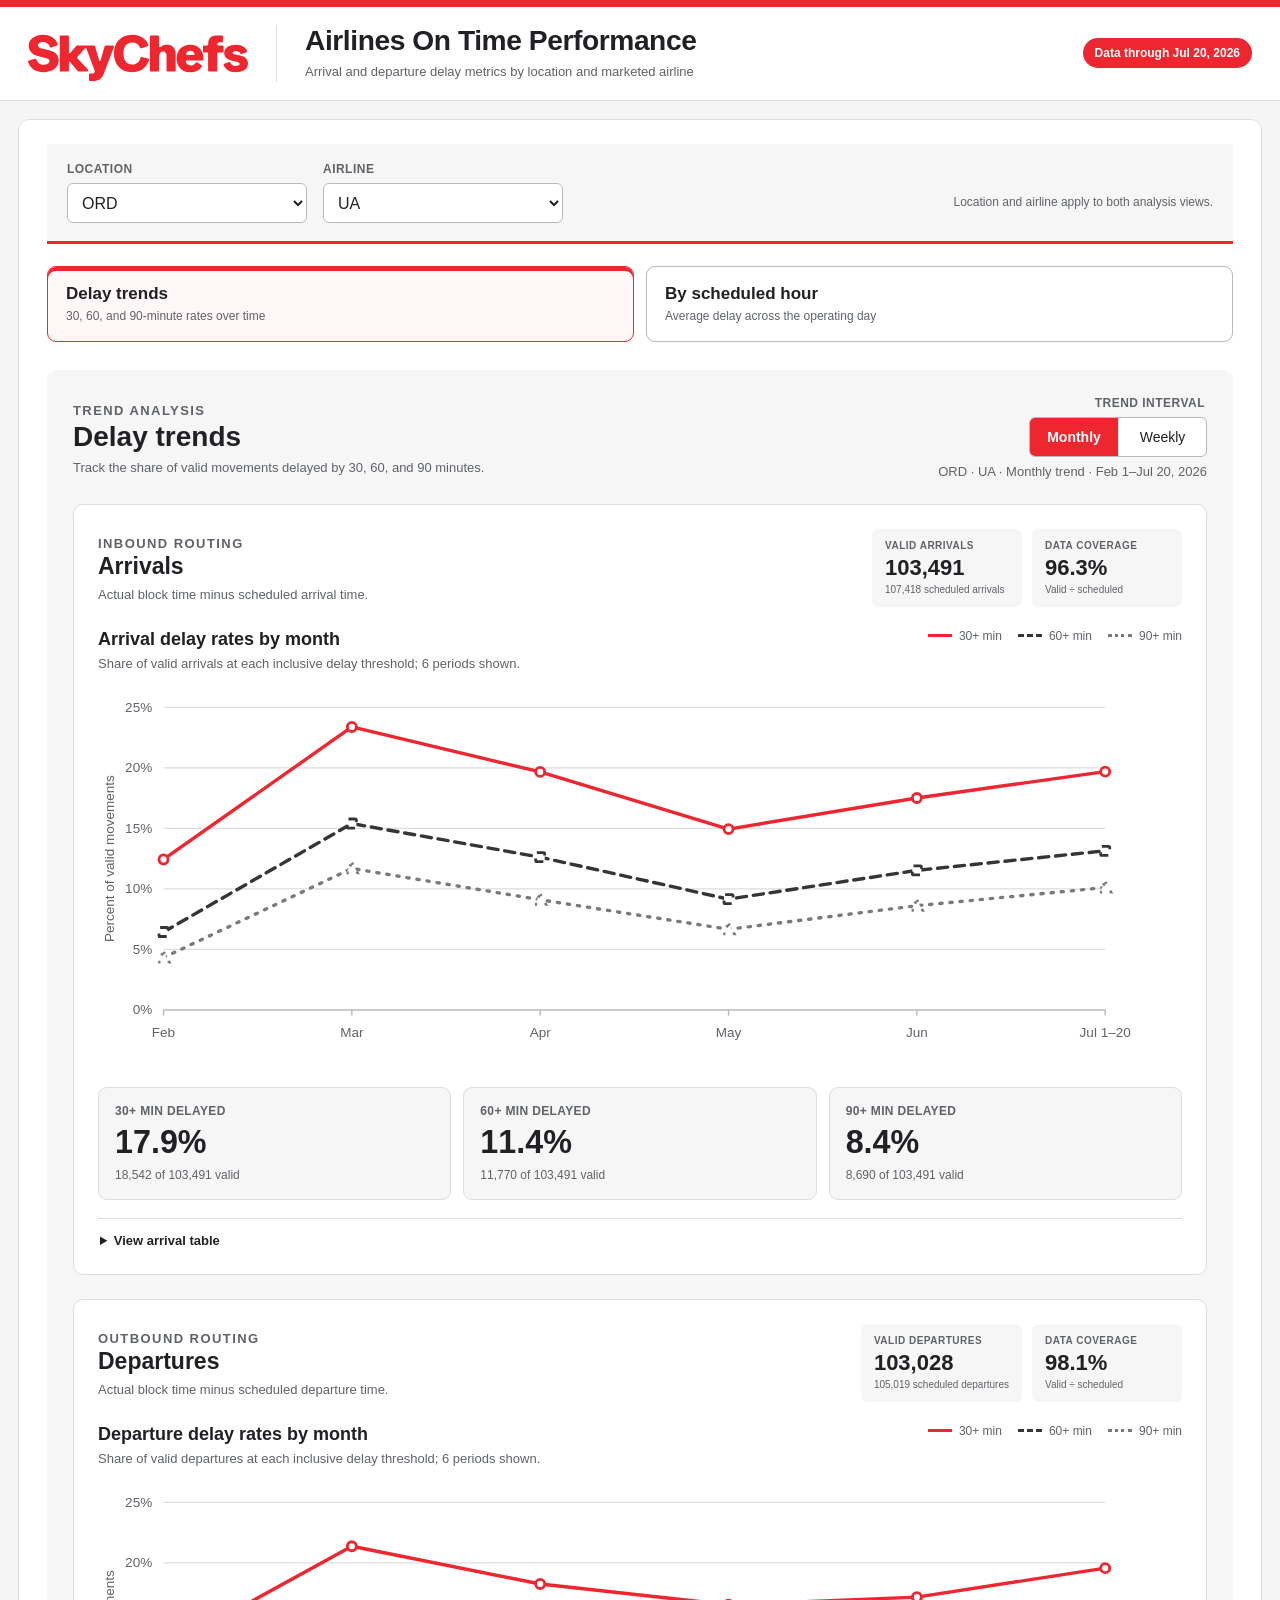
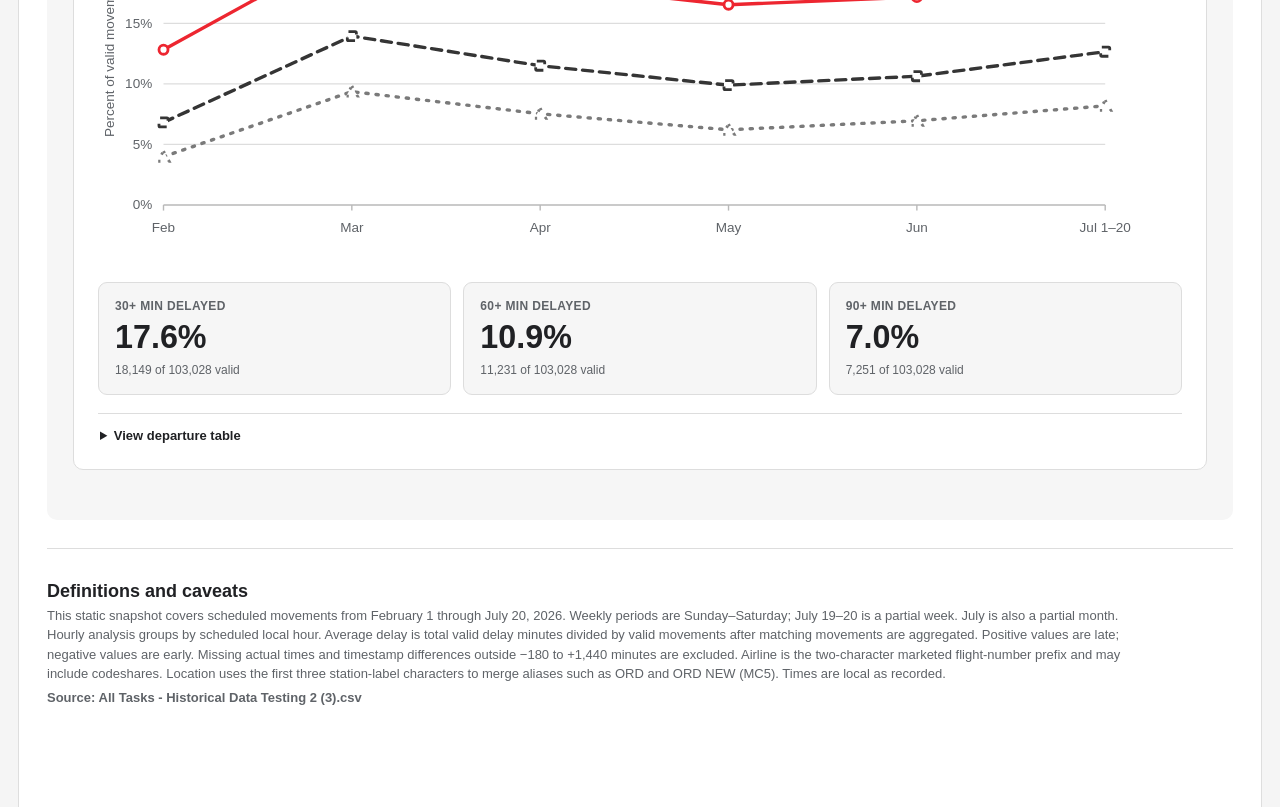
==== index.html @ f11bb7e7 "Show average hourly delay" ====
<!doctype html>
<html lang="en">
<head>
  <meta charset="utf-8">
  <meta name="viewport" content="width=device-width, initial-scale=1">
  <meta name="description" content="SkyChefs Airlines On Time Performance dashboard with location and airline filters.">
  <meta name="theme-color" content="#ed2630">
  <title>SkyChefs Airlines On Time Performance</title>
  <style>
    :root {
      --skychefs-pride-red: #ed2630;
      --skychefs-clarity-white: #ffffff;
      --ink: #202124;
      --muted-ink: #5f6368;
      --line: #dedede;
      --page: #f5f5f5;
    }

    * { box-sizing: border-box; }

    html, body { margin: 0; }

    body {
      background: var(--page);
      color: var(--ink);
      font-family: Arial, Helvetica, sans-serif;
    }

    .brand-accent {
      background: var(--skychefs-pride-red);
      height: 7px;
    }

    .site-header {
      background: var(--skychefs-clarity-white);
      border-bottom: 1px solid var(--line);
    }

    .header-inner {
      align-items: center;
      display: flex;
      gap: 28px;
      justify-content: space-between;
      margin: 0 auto;
      max-width: 1500px;
      padding: 18px 28px;
    }

    .brand-logo {
      display: block;
      flex: 0 0 auto;
      height: auto;
      width: min(220px, 34vw);
    }

    .page-heading {
      border-left: 1px solid var(--line);
      margin-right: auto;
      padding-left: 28px;
    }

    h1 {
      font-size: clamp(19px, 2.2vw, 29px);
      font-weight: 600;
      letter-spacing: -0.015em;
      line-height: 1.15;
      margin: 0;
    }

    .subtitle {
      color: var(--muted-ink);
      font-size: 13px;
      line-height: 1.4;
      margin: 6px 0 0;
    }

    .snapshot-badge {
      background: var(--skychefs-pride-red);
      border-radius: 999px;
      color: var(--skychefs-clarity-white);
      flex: 0 0 auto;
      font-size: 12px;
      font-weight: 600;
      padding: 8px 12px;
      white-space: nowrap;
    }

    main {
      margin: 0 auto;
      max-width: 1540px;
      padding: 18px;
    }

    .dashboard-frame {
      background: var(--skychefs-clarity-white);
      border: 1px solid var(--line);
      border-radius: 12px;
      display: block;
      height: 720px;
      min-height: 720px;
      width: 100%;
    }

    footer {
      background: var(--skychefs-clarity-white);
      border-top: 1px solid var(--line);
      color: var(--muted-ink);
      font-size: 12px;
      padding: 10px 28px;
      text-align: center;
    }

    .skip-link {
      background: var(--skychefs-pride-red);
      color: var(--skychefs-clarity-white);
      left: 12px;
      padding: 9px 12px;
      position: fixed;
      top: -60px;
      z-index: 10;
    }

    .skip-link:focus { top: 12px; }

    @media (max-width: 720px) {
      .header-inner {
        align-items: flex-start;
        flex-wrap: wrap;
        gap: 14px;
        padding: 15px 18px;
      }

      .brand-logo { width: 170px; }

      .page-heading {
        border-left: 0;
        border-top: 1px solid var(--line);
        order: 3;
        padding-left: 0;
        padding-top: 14px;
        width: 100%;
      }

      main { padding: 10px; }

      .dashboard-frame {
        border-radius: 8px;
        min-height: 760px;
      }
    }
  </style>
</head>
<body>
  <a class="skip-link" href="#dashboard">Skip to dashboard</a>
  <header class="site-header">
    <div class="brand-accent" aria-hidden="true"></div>
    <div class="header-inner">
      <img class="brand-logo" src="assets/SkyChefs-logo-approved.svg" alt="SkyChefs">
      <div class="page-heading">
        <h1>Airlines On Time Performance</h1>
        <p class="subtitle">Arrival and departure delay metrics by location and marketed airline</p>
      </div>
      <div class="snapshot-badge">Data through Jul 20, 2026</div>
    </div>
  </header>

  <main id="dashboard">
    <iframe
      class="dashboard-frame"
      src="dashboard.html?v=5"
      title="SkyChefs Airlines On Time Performance dashboard"
      loading="eager">
    </iframe>
  </main>

  <footer>
    SkyChefs operational performance snapshot · Airline reflects the marketed flight-number prefix and may include codeshares
  </footer>
  <script>
    (() => {
      const frame = document.querySelector(".dashboard-frame");
      window.addEventListener("message", (event) => {
        const sameOrigin = location.protocol === "file:" || event.origin === location.origin;
        if (!sameOrigin || event.data?.type !== "skychefs-dashboard-height") return;
        const height = Number(event.data.height);
        if (Number.isFinite(height) && height >= 720 && height <= 12000) {
          frame.style.height = `${Math.ceil(height)}px`;
        }
      });
    })();
  </script>
</body>
</html>
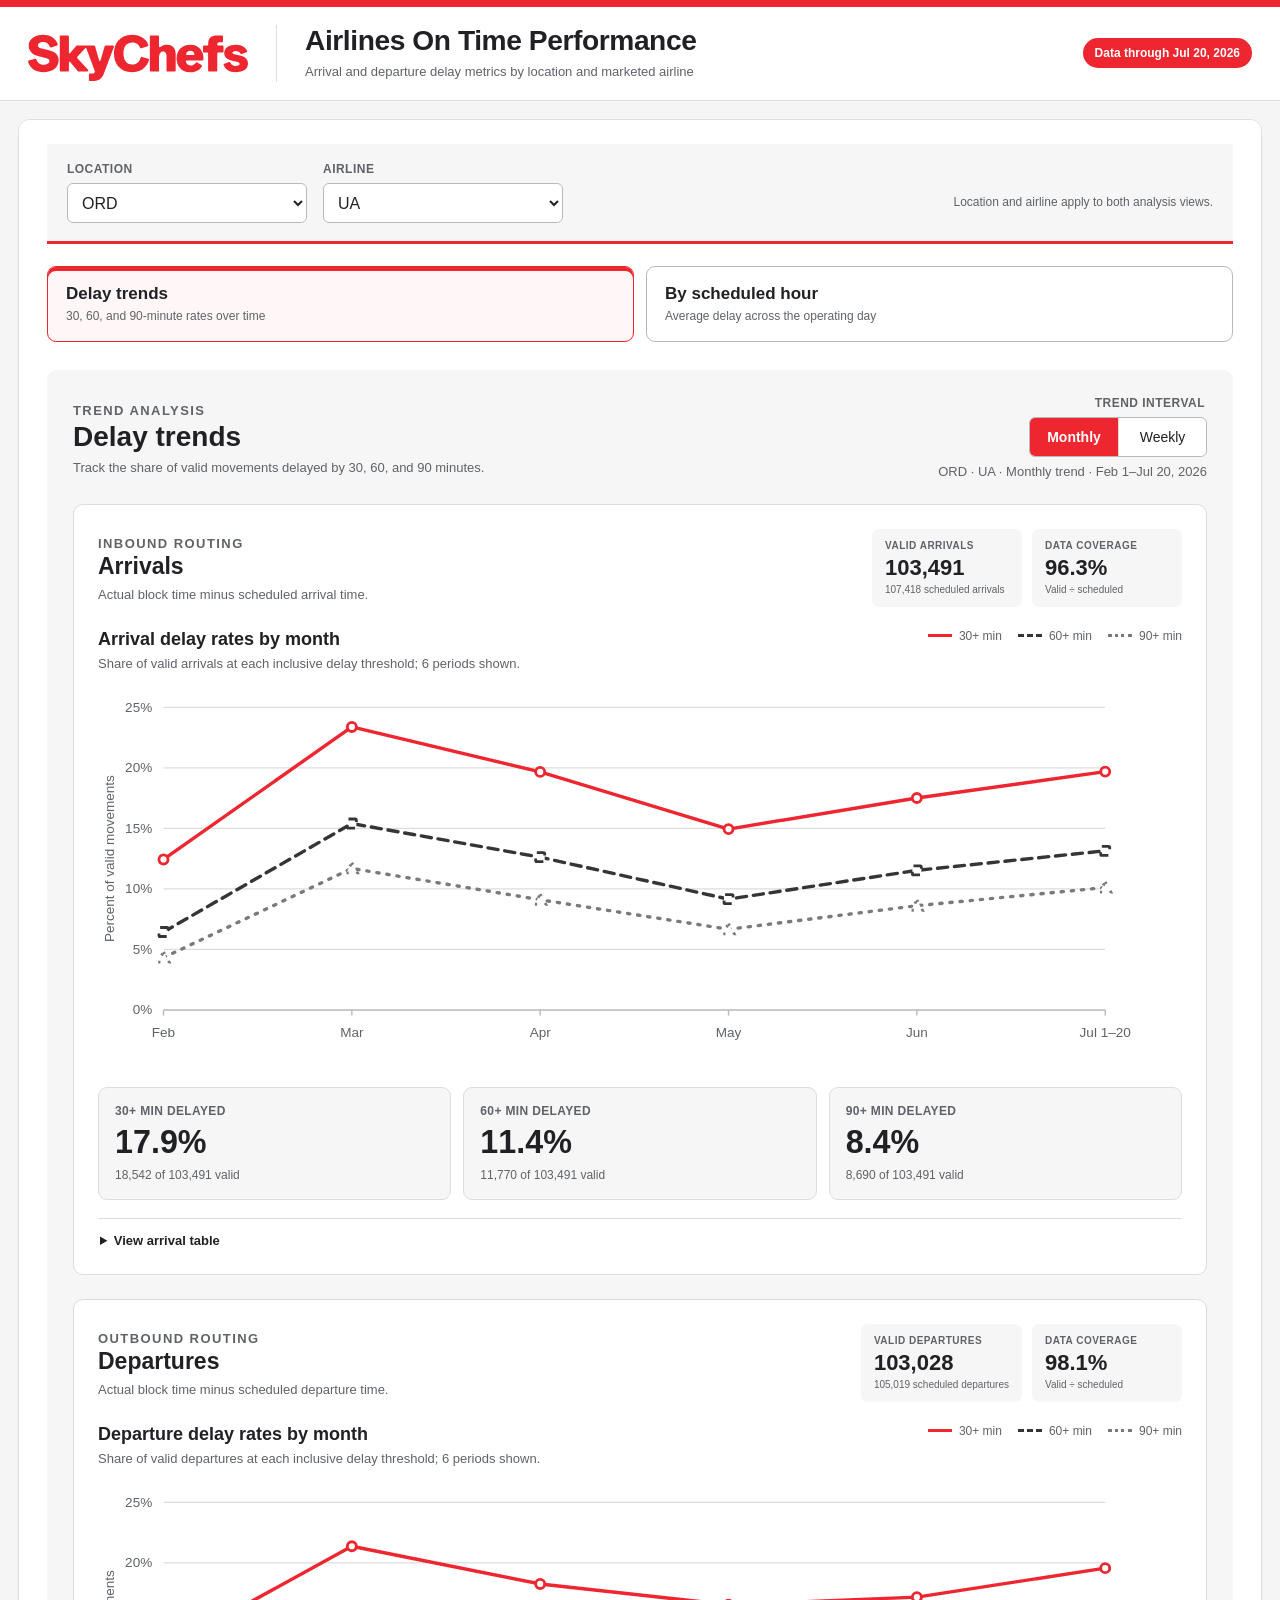
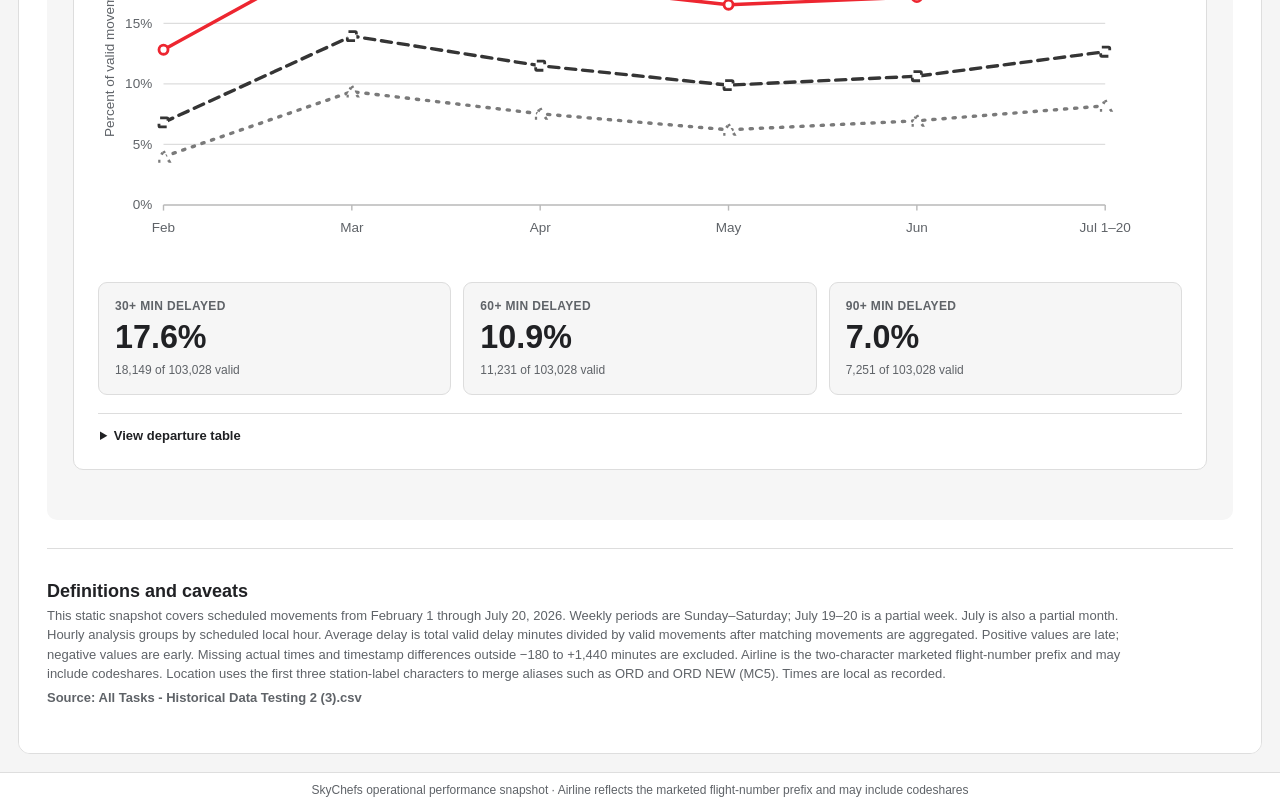
==== commit cad8ec47: "Add weekly hourly view" ====
--- a/index.html
+++ b/index.html
@@ -167,7 +167,7 @@
   <main id="dashboard">
     <iframe
       class="dashboard-frame"
-      src="dashboard.html?v=5"
+      src="dashboard.html?v=6"
       title="SkyChefs Airlines On Time Performance dashboard"
       loading="eager">
     </iframe>
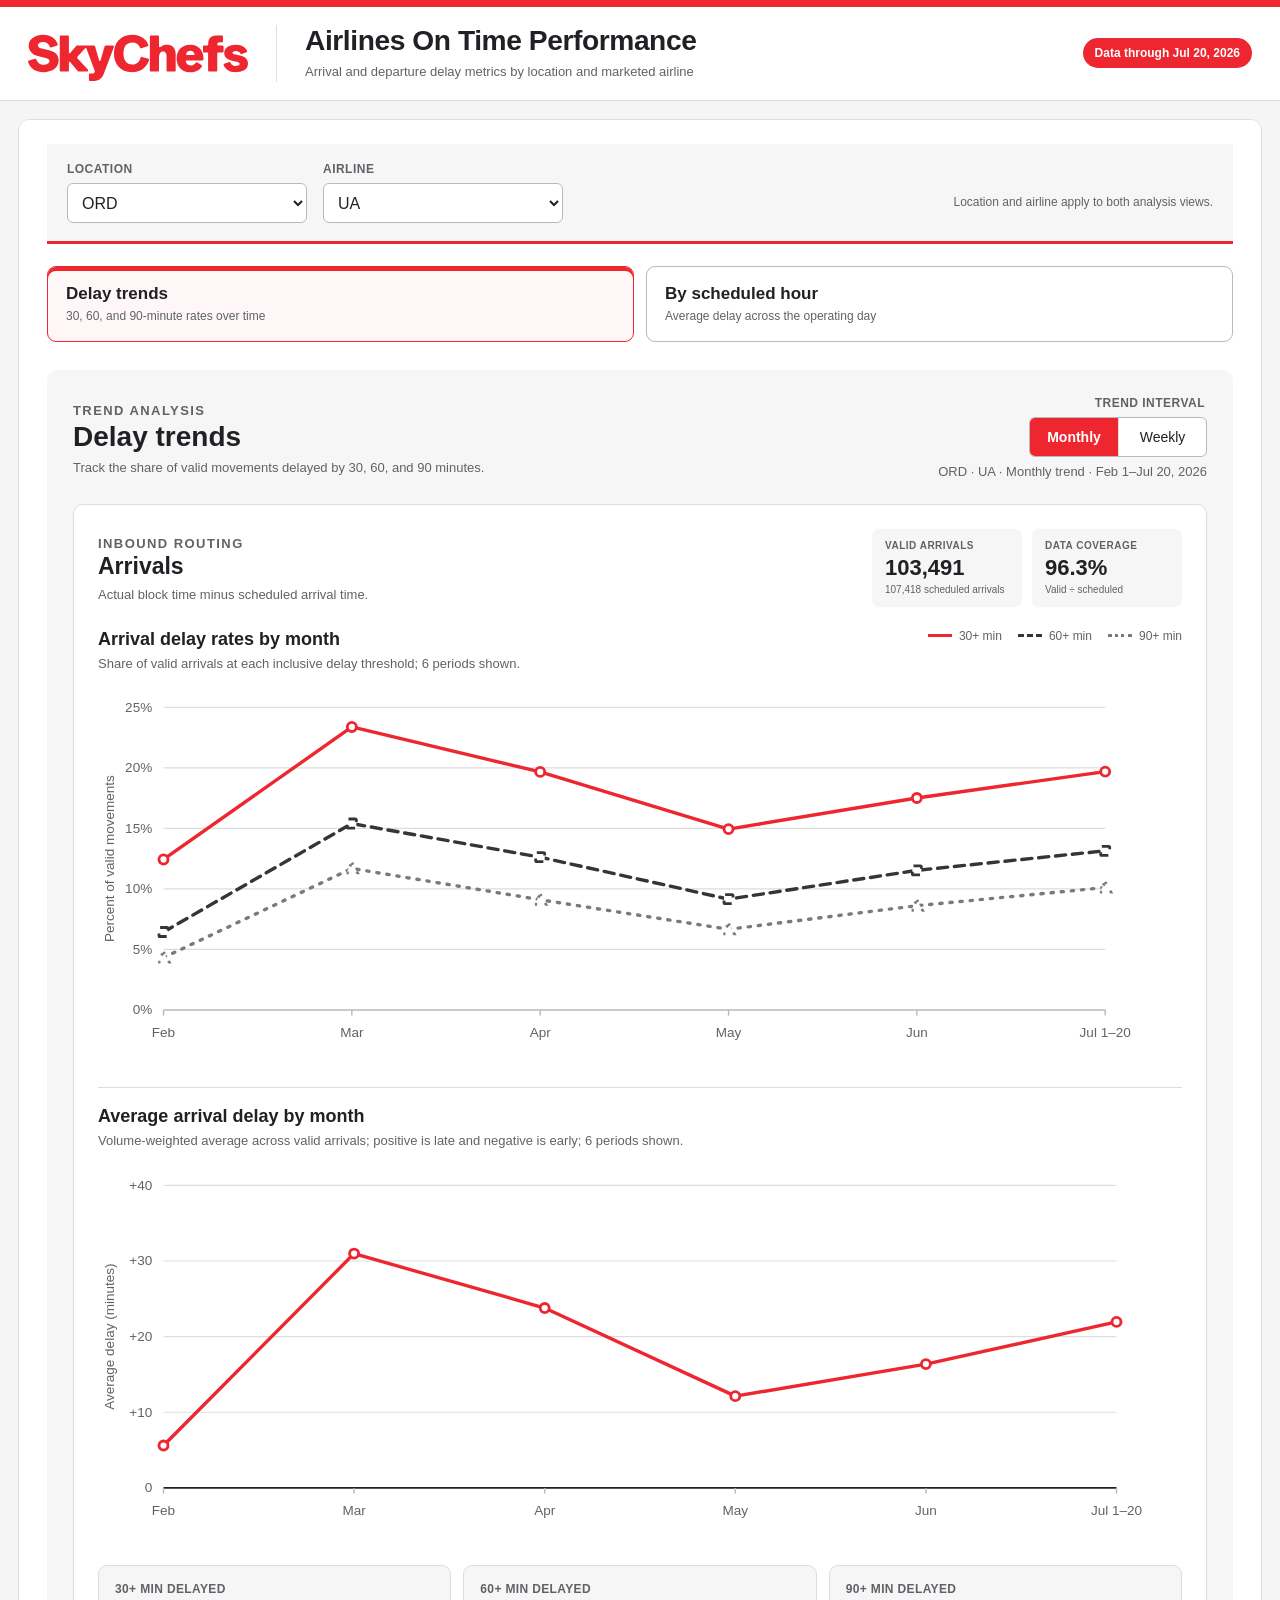
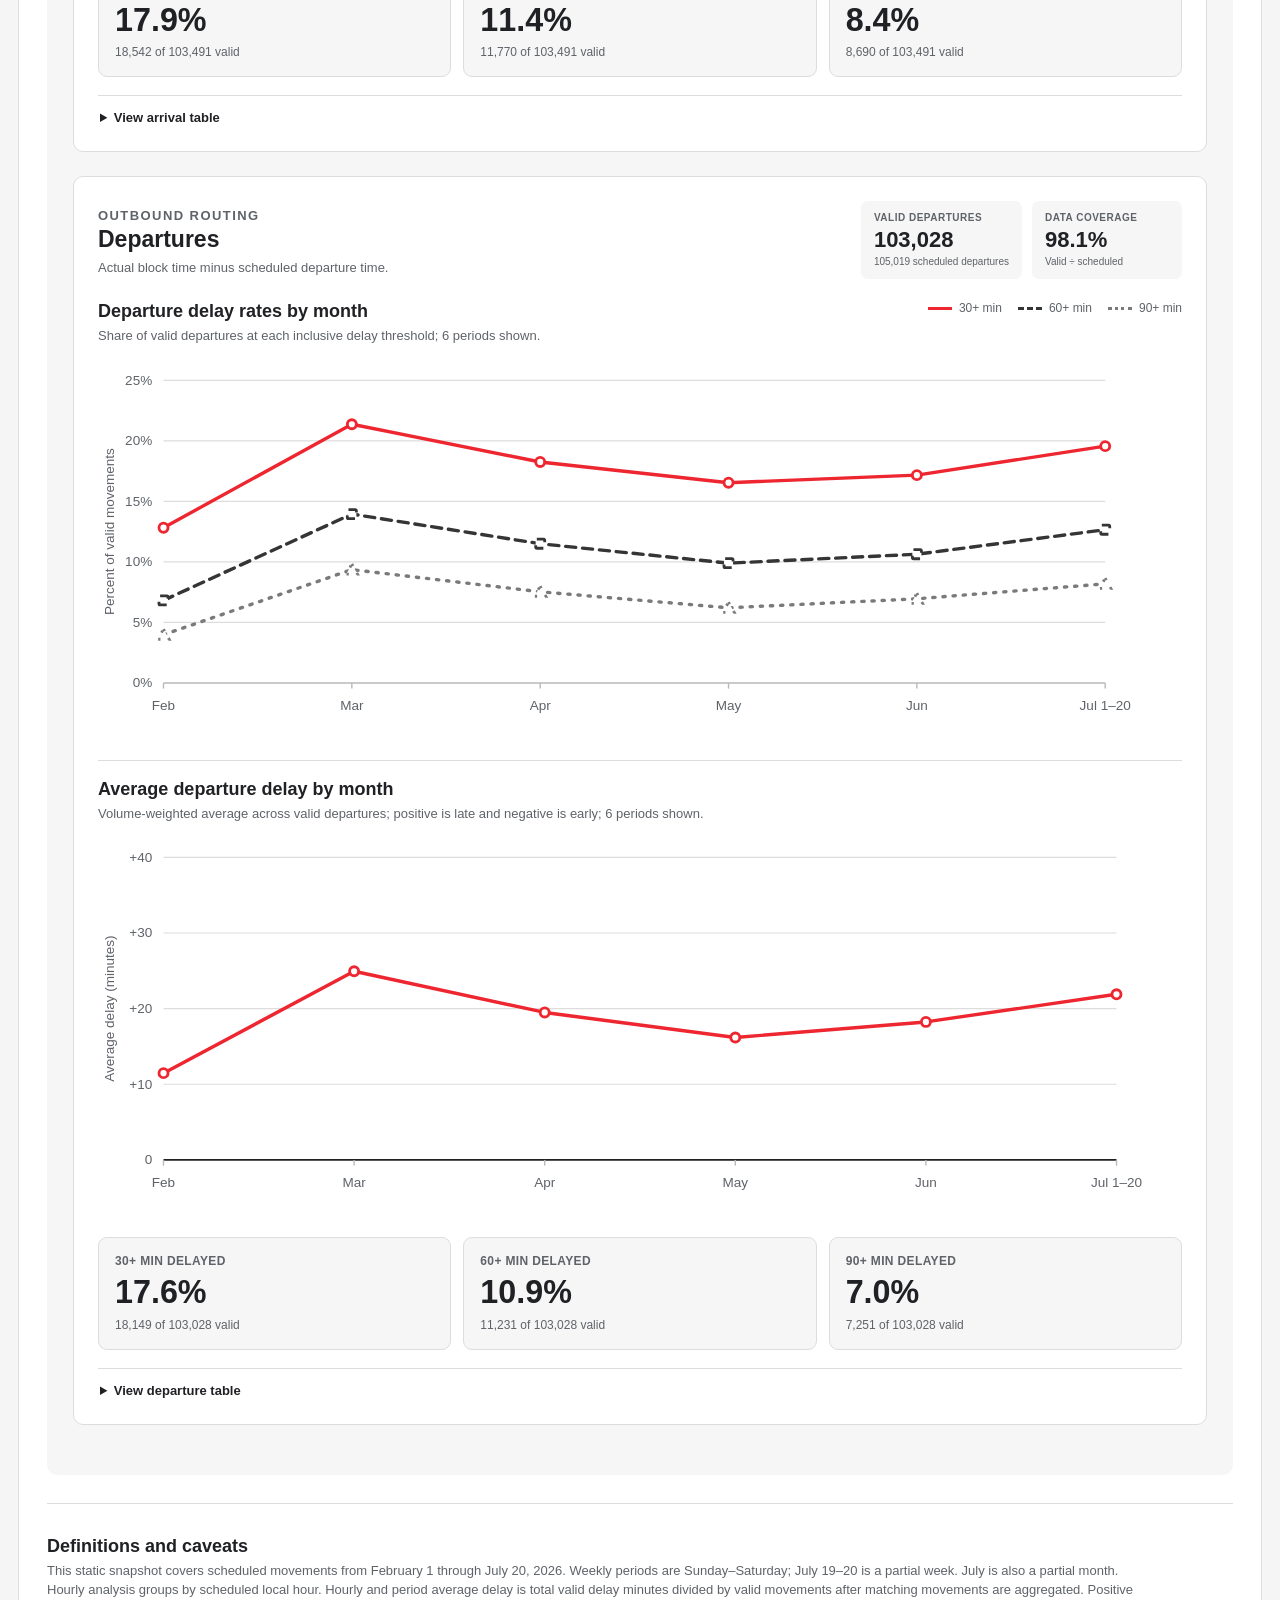
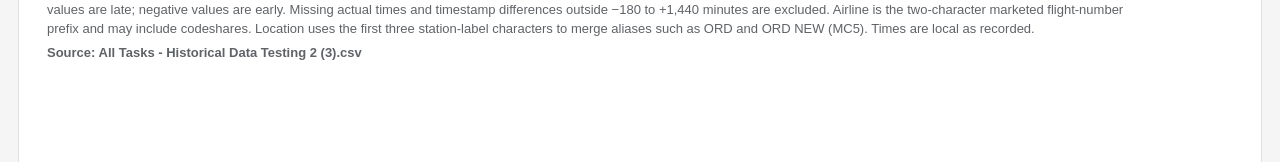
==== commit fb006978: "Add average delay trend charts" ====
--- a/index.html
+++ b/index.html
@@ -167,7 +167,7 @@
   <main id="dashboard">
     <iframe
       class="dashboard-frame"
-      src="dashboard.html?v=6"
+      src="dashboard.html?v=7"
       title="SkyChefs Airlines On Time Performance dashboard"
       loading="eager">
     </iframe>
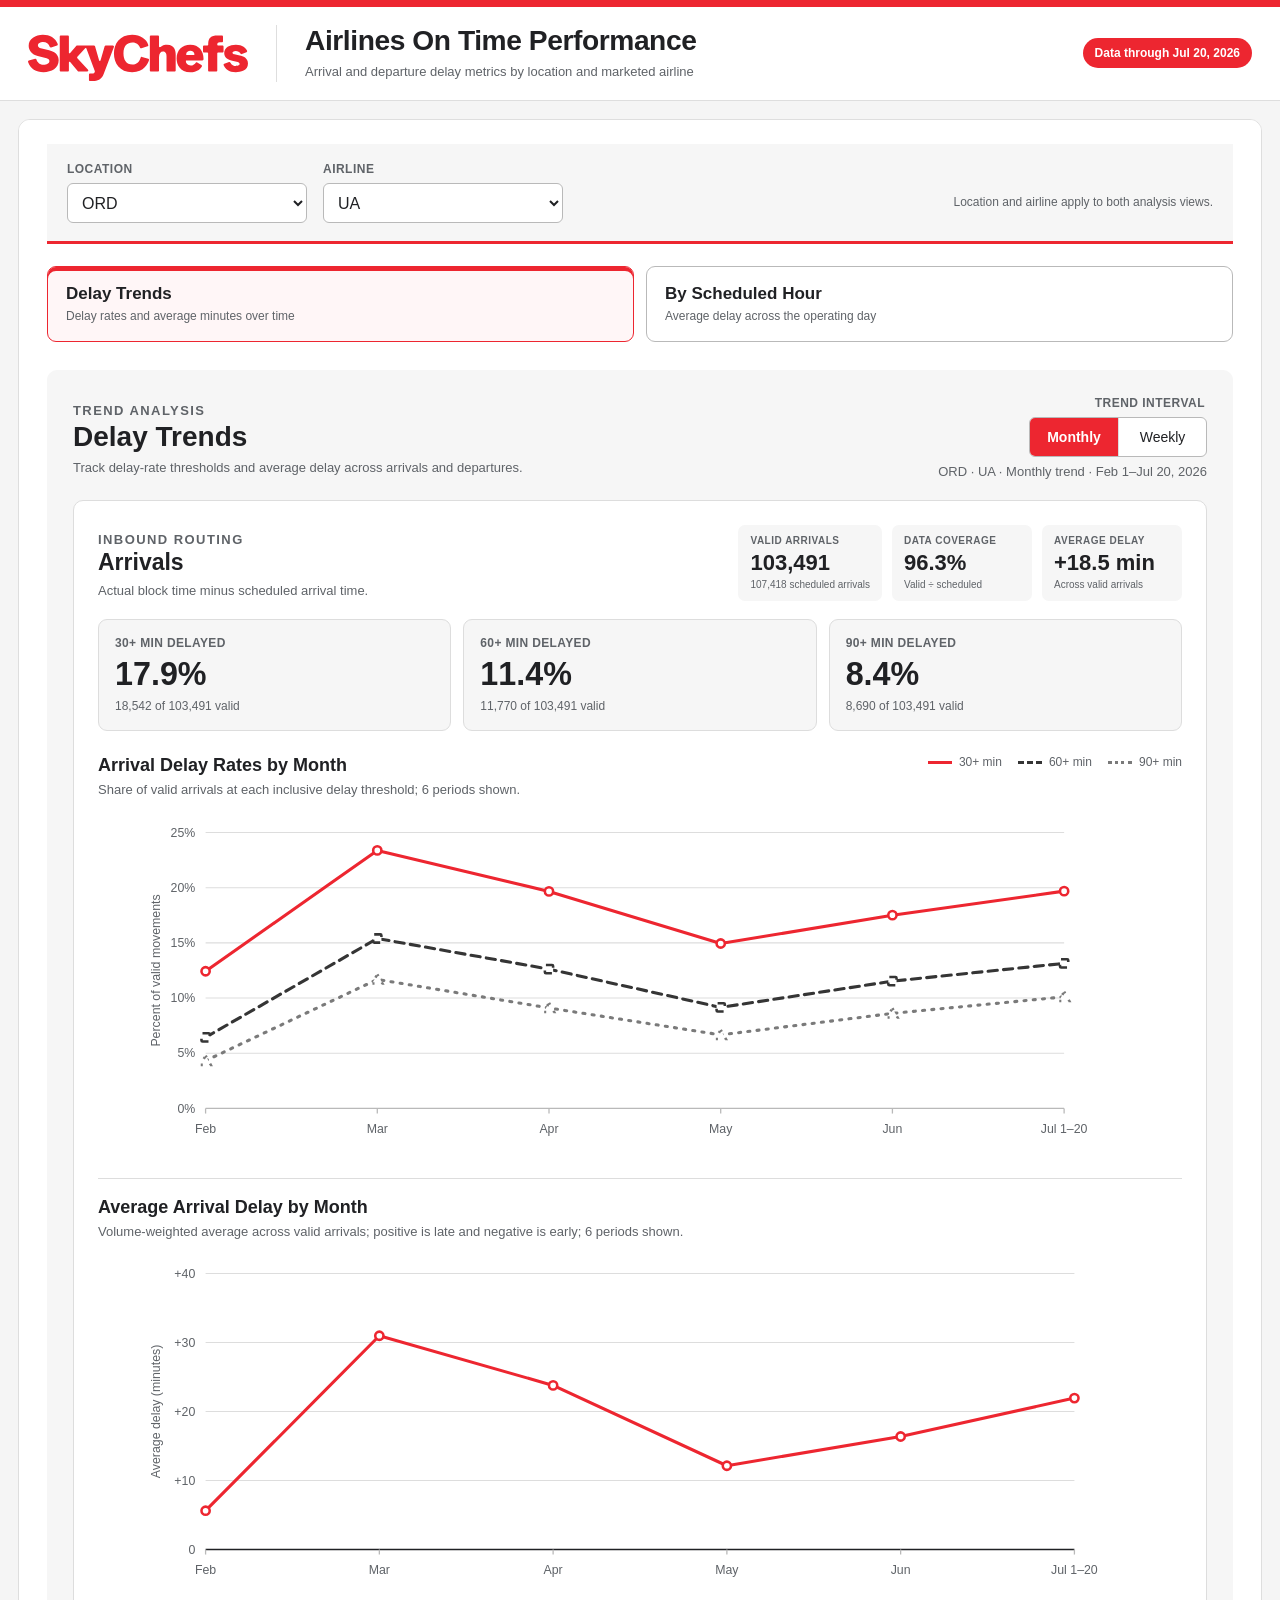
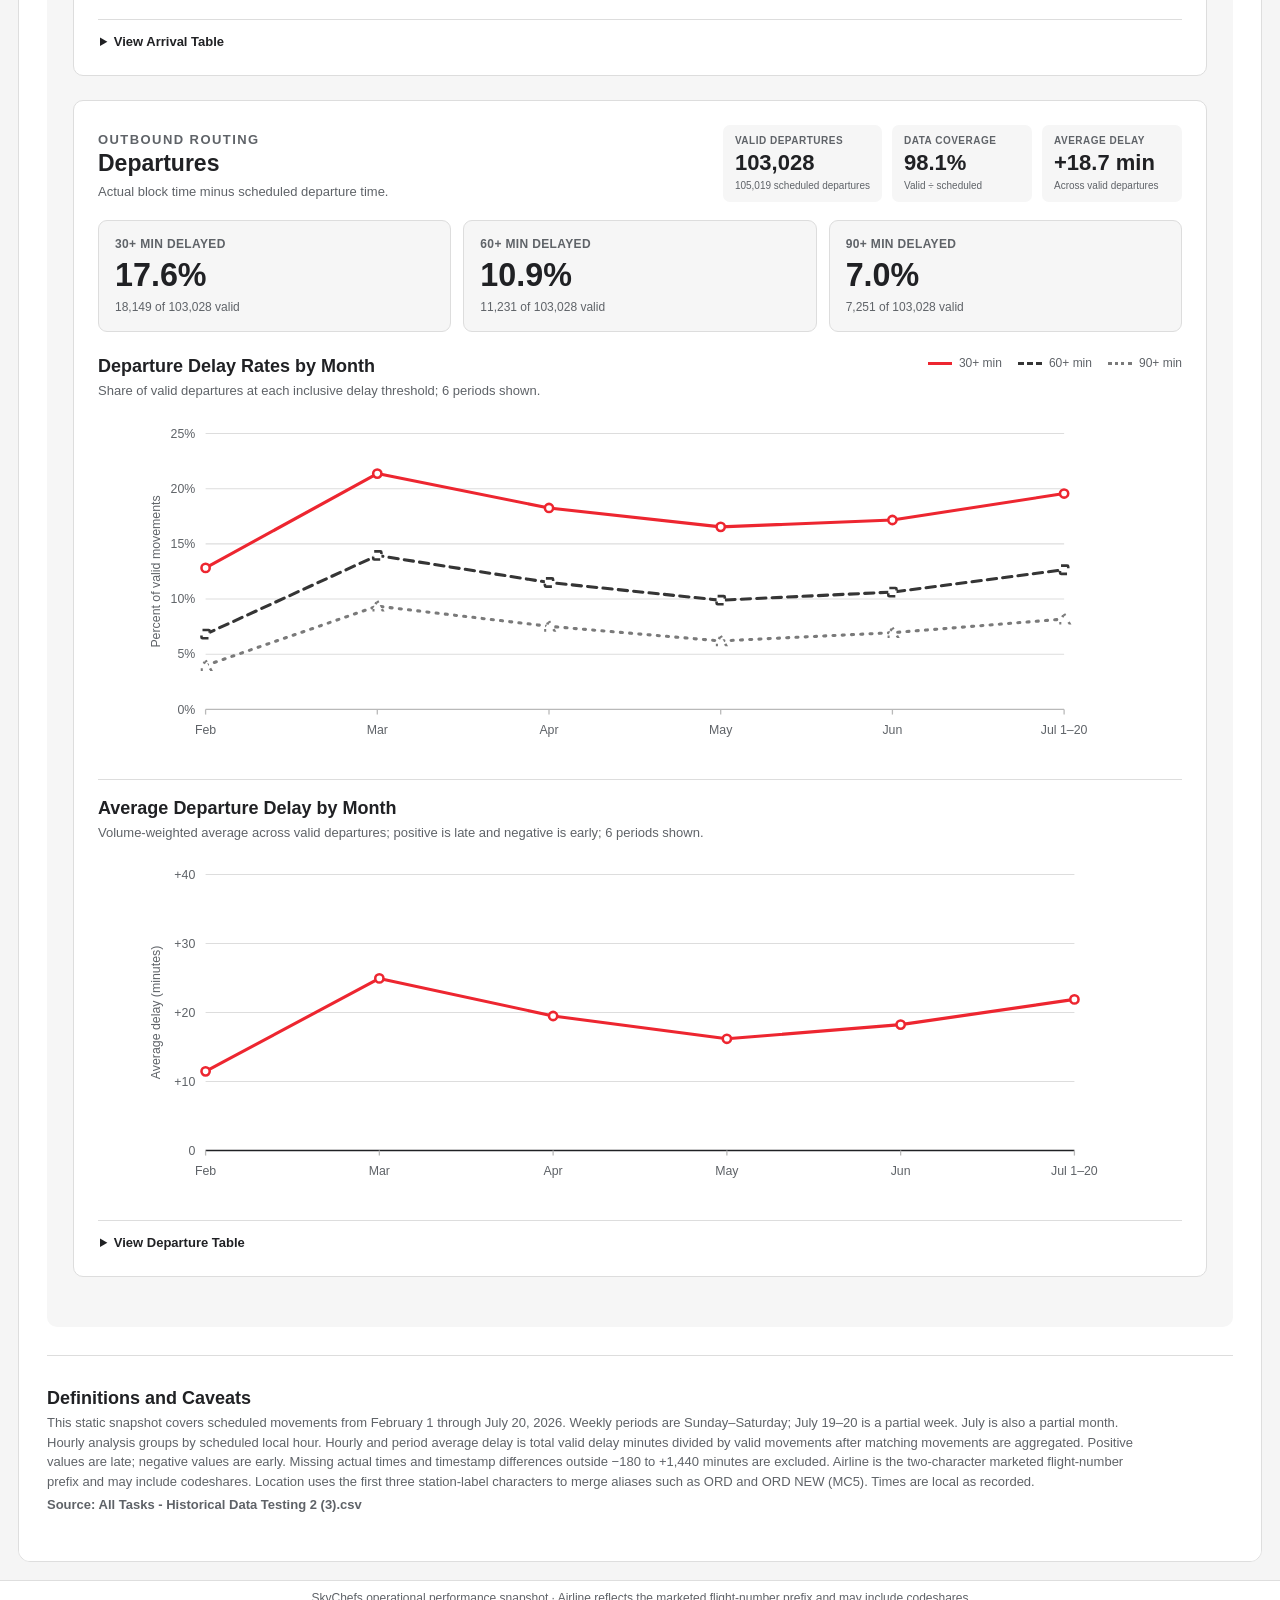
==== commit 4cfe771b: "Polish dashboard for SLT review" ====
--- a/index.html
+++ b/index.html
@@ -167,7 +167,7 @@
   <main id="dashboard">
     <iframe
       class="dashboard-frame"
-      src="dashboard.html?v=7"
+      src="dashboard.html?v=8"
       title="SkyChefs Airlines On Time Performance dashboard"
       loading="eager">
     </iframe>
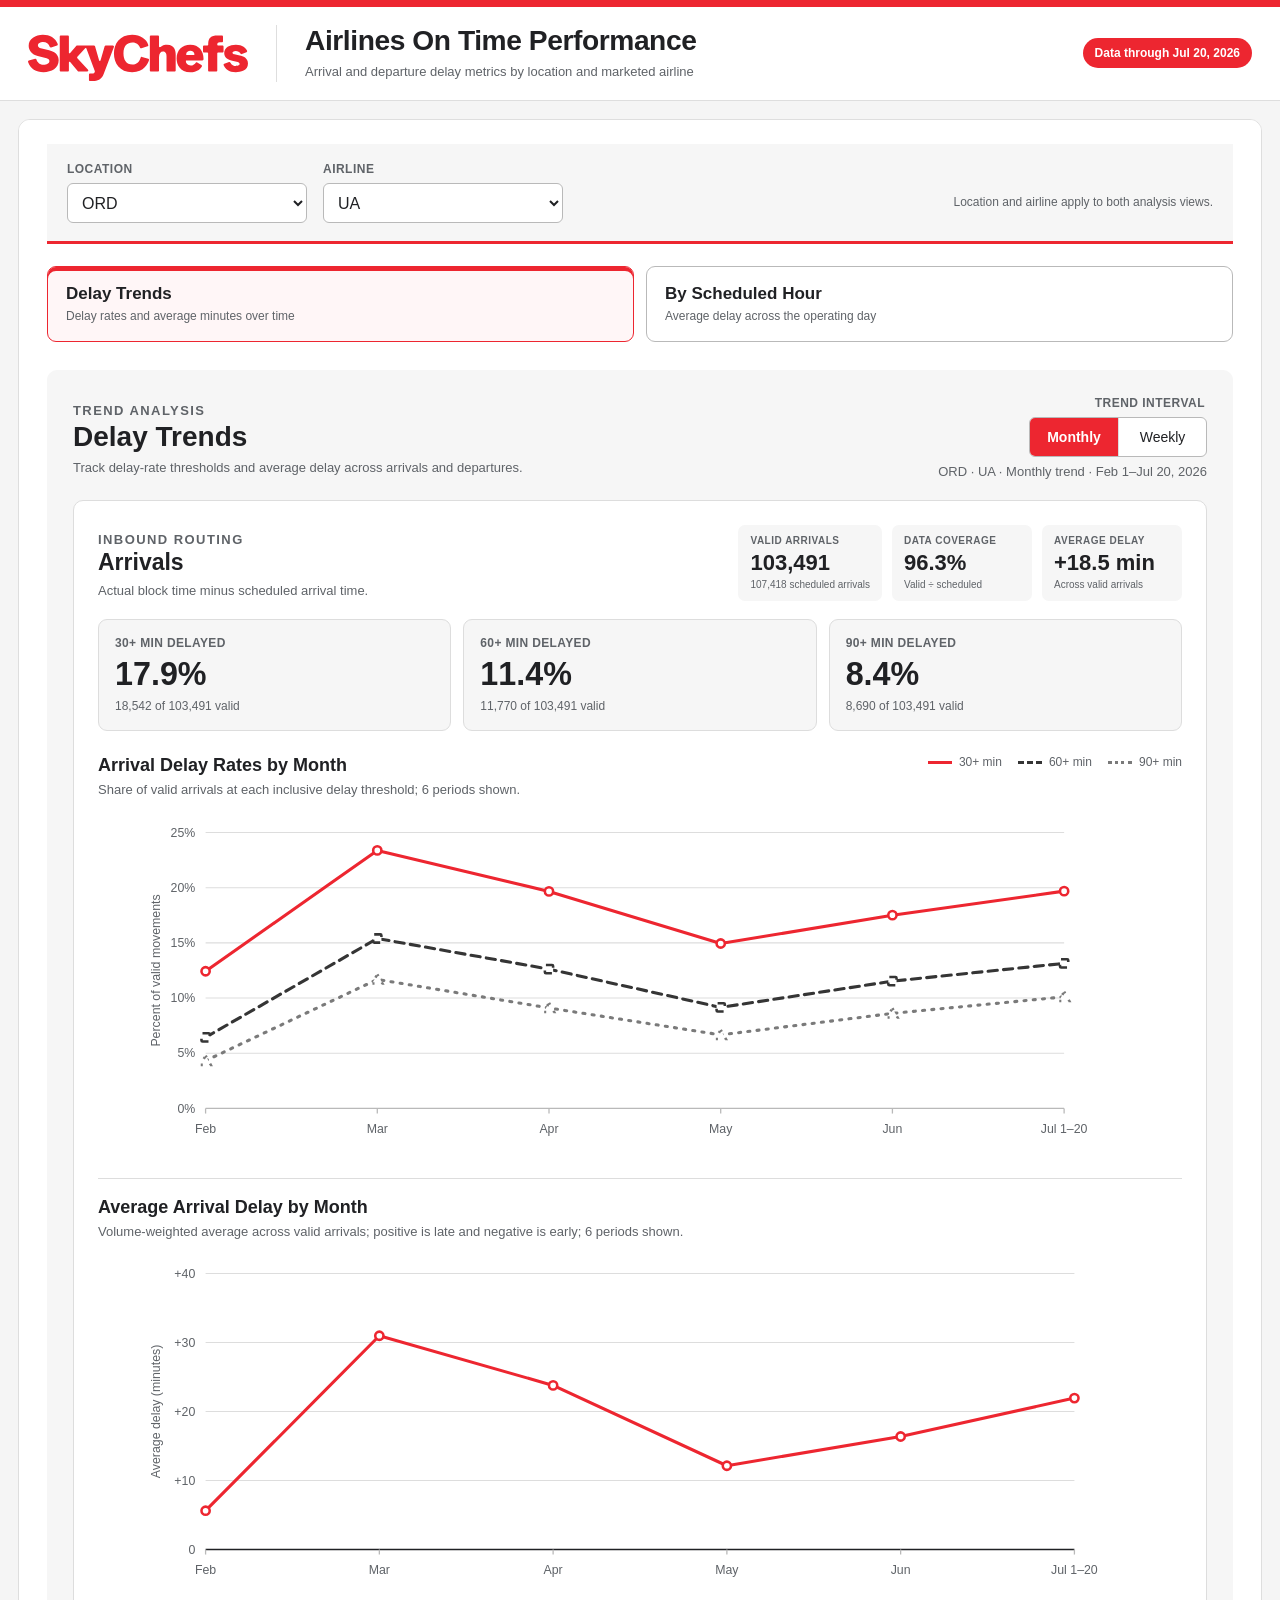
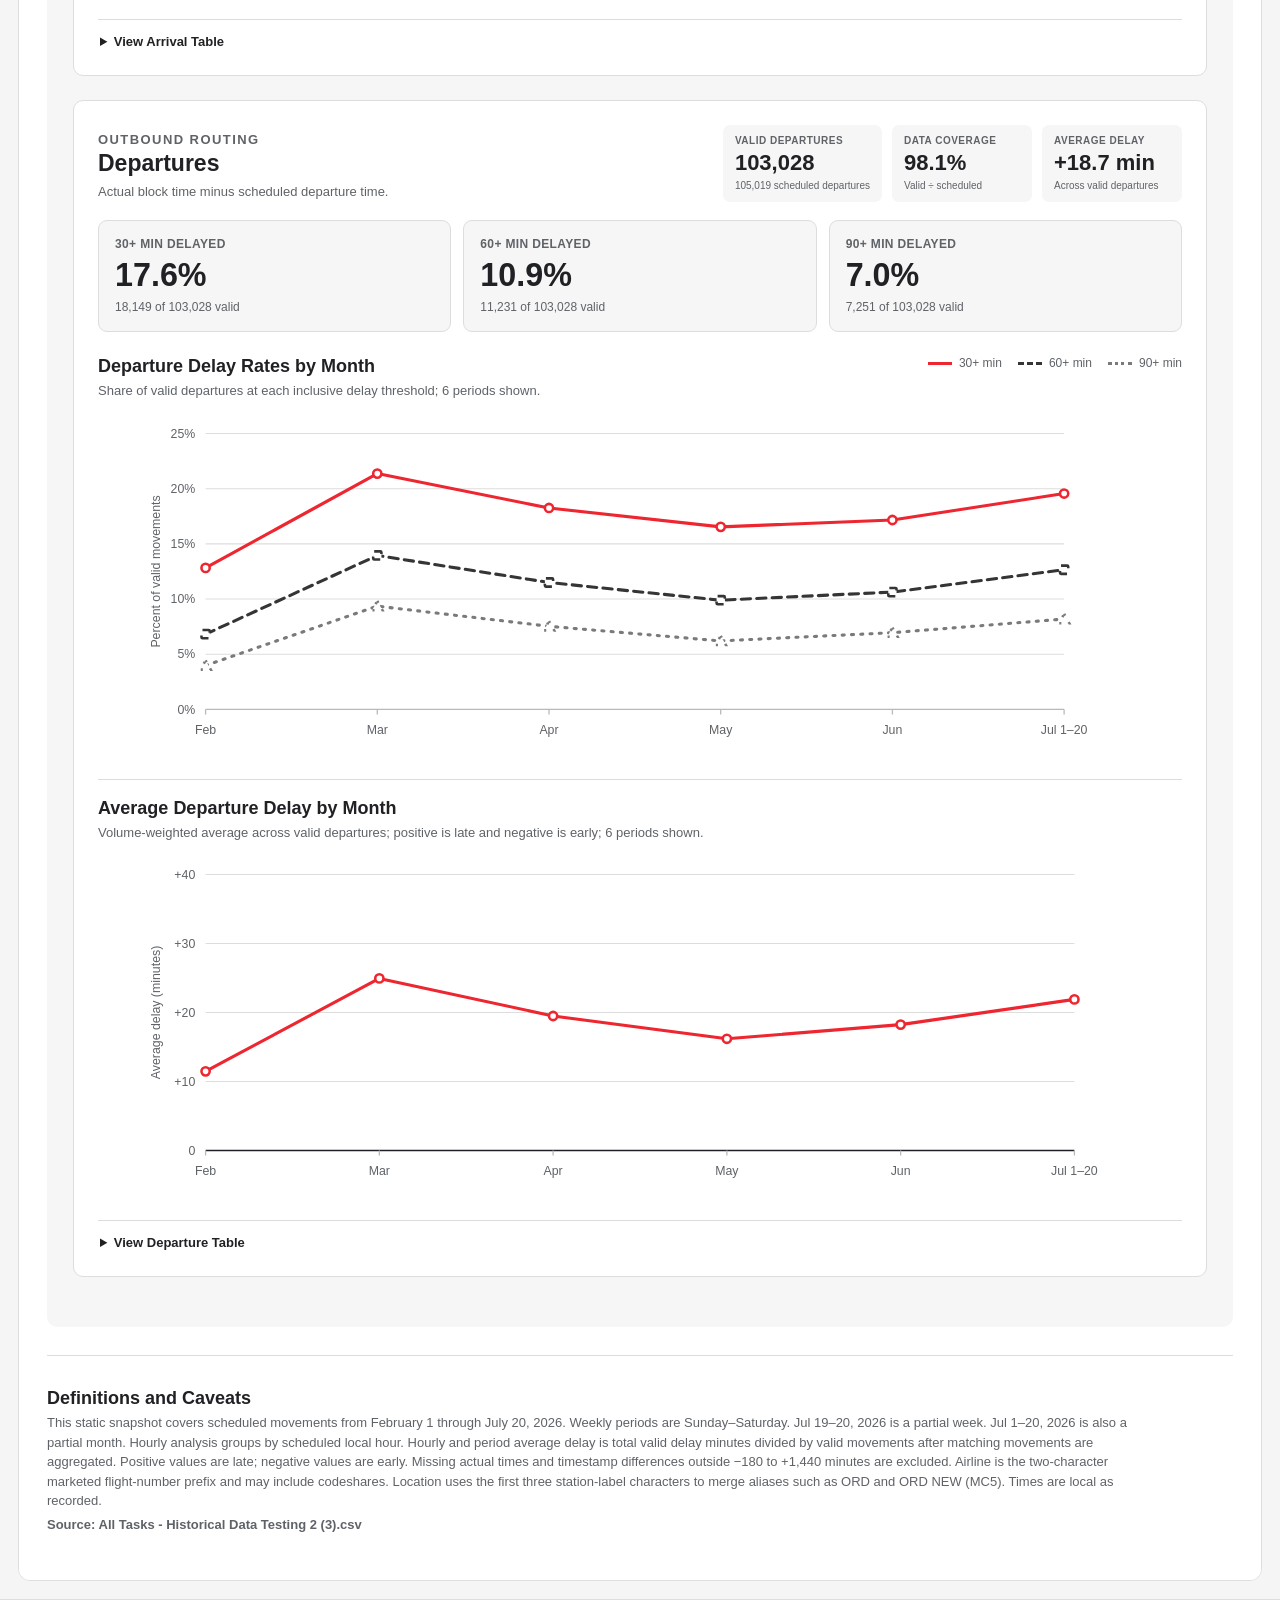
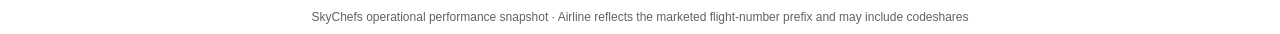
==== commit 6ce77612: "Fix snapshot cache and date metadata" ====
--- a/index.html
+++ b/index.html
@@ -160,14 +160,14 @@
         <h1>Airlines On Time Performance</h1>
         <p class="subtitle">Arrival and departure delay metrics by location and marketed airline</p>
       </div>
-      <div class="snapshot-badge">Data through Jul 20, 2026</div>
+      <div class="snapshot-badge" id="snapshot-badge" aria-live="polite">Loading data coverage…</div>
     </div>
   </header>
 
   <main id="dashboard">
     <iframe
       class="dashboard-frame"
-      src="dashboard.html?v=8"
+      src="dashboard.html?v=9"
       title="SkyChefs Airlines On Time Performance dashboard"
       loading="eager">
     </iframe>
@@ -179,9 +179,27 @@
   <script>
     (() => {
       const frame = document.querySelector(".dashboard-frame");
+      const snapshotBadge = document.getElementById("snapshot-badge");
+      const coverageDateFormat = new Intl.DateTimeFormat("en-US", {
+        month: "short",
+        day: "numeric",
+        year: "numeric",
+      });
+
+      function renderCoverageEnd(isoDate) {
+        if (typeof isoDate !== "string" || !/^\d{4}-\d{2}-\d{2}$/.test(isoDate)) {
+          return;
+        }
+        const date = new Date(`${isoDate}T12:00:00`);
+        if (!Number.isNaN(date.getTime())) {
+          snapshotBadge.textContent = `Data through ${coverageDateFormat.format(date)}`;
+        }
+      }
+
       window.addEventListener("message", (event) => {
         const sameOrigin = location.protocol === "file:" || event.origin === location.origin;
         if (!sameOrigin || event.data?.type !== "skychefs-dashboard-height") return;
+        renderCoverageEnd(event.data.coverageEnd);
         const height = Number(event.data.height);
         if (Number.isFinite(height) && height >= 720 && height <= 12000) {
           frame.style.height = `${Math.ceil(height)}px`;
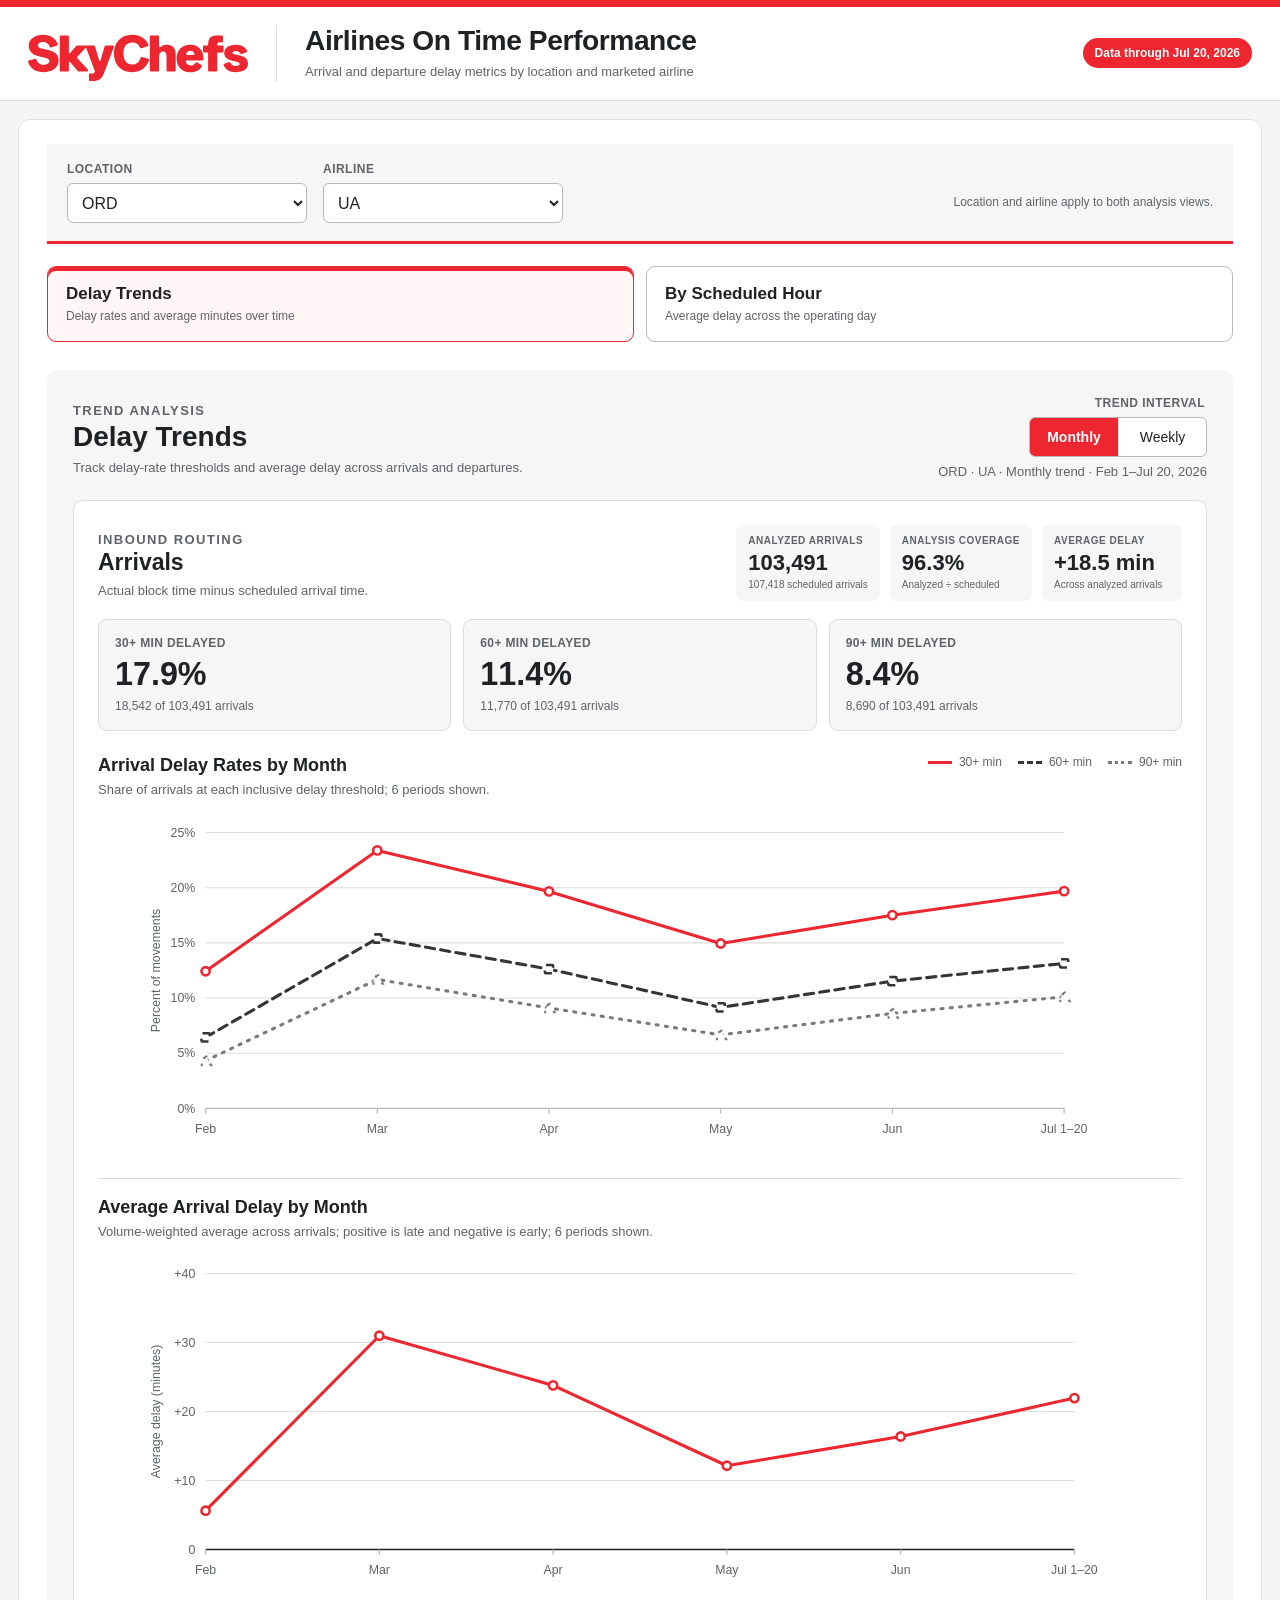
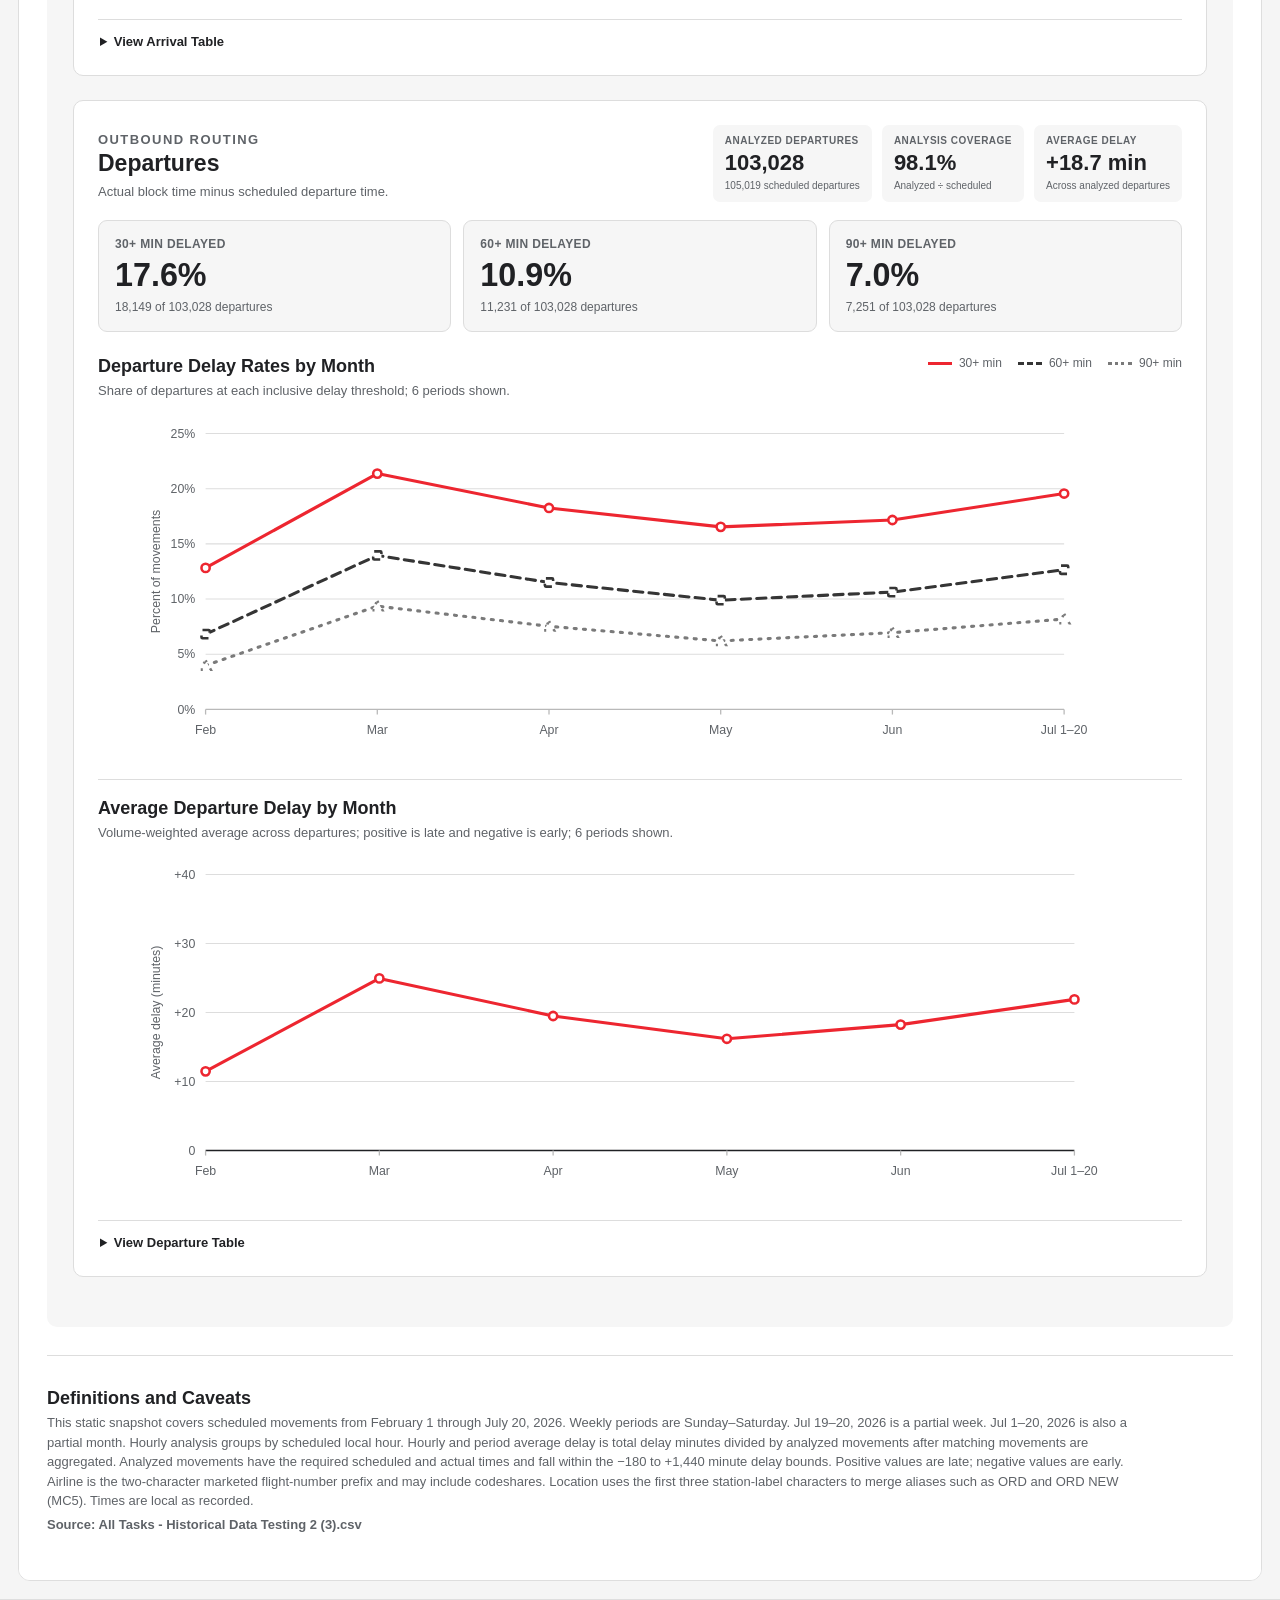
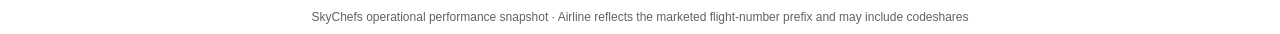
==== commit 9df38a02: "Update analysis terminology" ====
--- a/index.html
+++ b/index.html
@@ -167,7 +167,7 @@
   <main id="dashboard">
     <iframe
       class="dashboard-frame"
-      src="dashboard.html?v=9"
+      src="dashboard.html?v=12"
       title="SkyChefs Airlines On Time Performance dashboard"
       loading="eager">
     </iframe>
